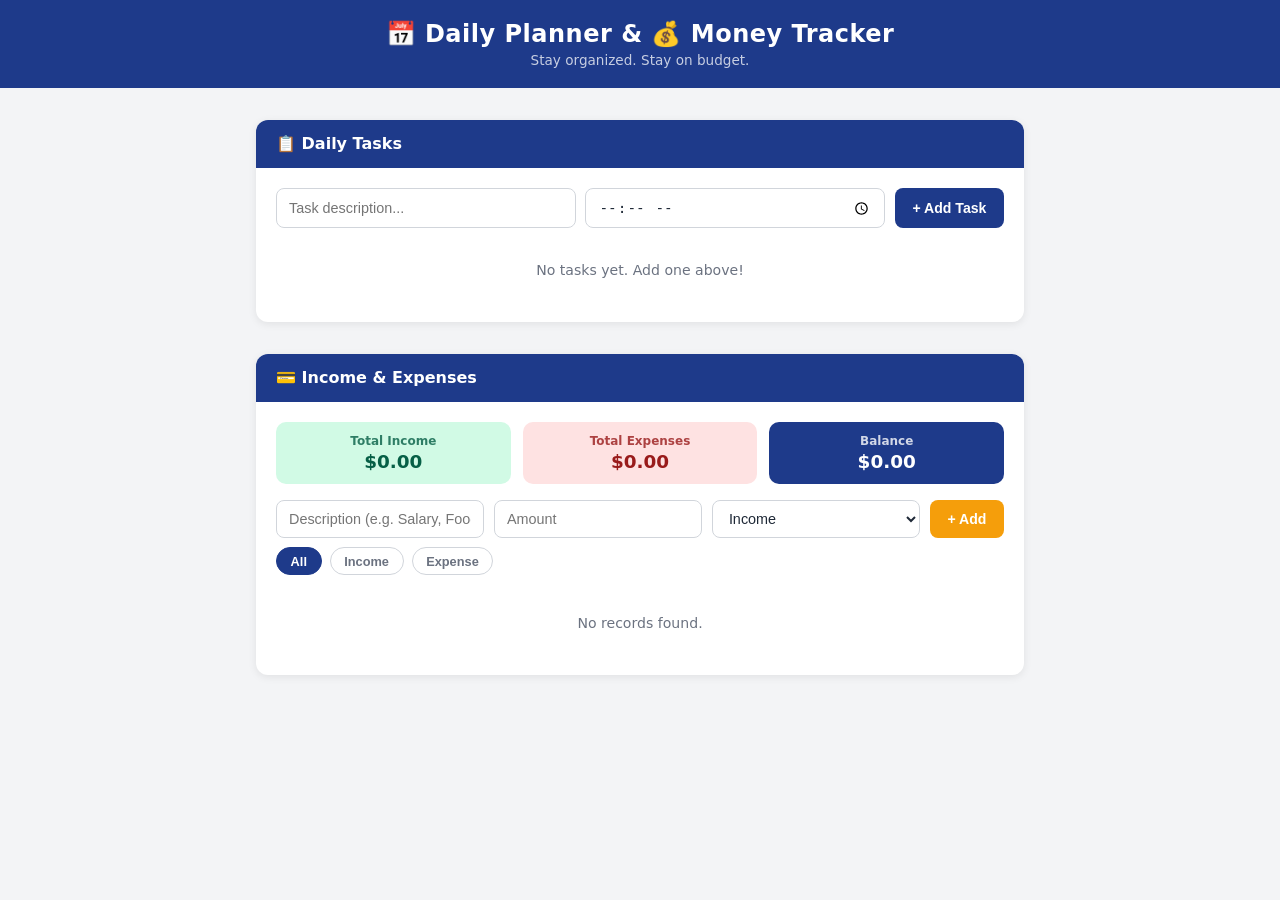
==== index.html @ d4b67534 "change file name" ====
<!DOCTYPE html>
<html lang="en">
<head>
  <meta charset="UTF-8" />
  <meta name="viewport" content="width=device-width, initial-scale=1.0"/>
  <title>Daily Planner & Money Tracker</title>
  <style>
    *, *::before, *::after { box-sizing: border-box; margin: 0; padding: 0; }

    :root {
      --primary: #1E3A8A;
      --secondary: #F3F4F6;
      --accent: #F59E0B;
      --danger: #EF4444;
      --success: #10B981;
      --text: #1F2937;
      --muted: #6B7280;
      --white: #ffffff;
      --card: #ffffff;
      --shadow: 0 2px 8px rgba(0,0,0,0.08);
    }

    body {
      font-family: 'Segoe UI', system-ui, sans-serif;
      background: var(--secondary);
      color: var(--text);
      min-height: 100vh;
    }

    header {
      background: var(--primary);
      color: var(--white);
      padding: 1.25rem 1.5rem;
      text-align: center;
    }

    header h1 { font-size: 1.5rem; font-weight: 700; letter-spacing: 0.5px; }
    header p { font-size: 0.85rem; opacity: 0.75; margin-top: 0.25rem; }

    main {
      max-width: 800px;
      margin: 2rem auto;
      padding: 0 1rem;
      display: flex;
      flex-direction: column;
      gap: 2rem;
    }

    section {
      background: var(--card);
      border-radius: 12px;
      box-shadow: var(--shadow);
      overflow: hidden;
    }

    .section-header {
      background: var(--primary);
      color: var(--white);
      padding: 0.9rem 1.25rem;
      font-size: 1rem;
      font-weight: 600;
      display: flex;
      align-items: center;
      gap: 0.5rem;
    }

    .section-body { padding: 1.25rem; }

    /* Form */
    .form-row {
      display: flex;
      flex-wrap: wrap;
      gap: 0.6rem;
      margin-bottom: 1rem;
    }

    .form-row input,
    .form-row select {
      flex: 1 1 140px;
      padding: 0.55rem 0.75rem;
      border: 1.5px solid #D1D5DB;
      border-radius: 8px;
      font-size: 0.9rem;
      outline: none;
      transition: border-color 0.2s;
      background: var(--white);
      color: var(--text);
    }

    .form-row input:focus,
    .form-row select:focus { border-color: var(--primary); }

    .btn {
      padding: 0.55rem 1.1rem;
      border: none;
      border-radius: 8px;
      font-size: 0.88rem;
      font-weight: 600;
      cursor: pointer;
      transition: background 0.2s, transform 0.1s;
    }

    .btn:active { transform: scale(0.97); }

    .btn-primary {
      background: var(--primary);
      color: var(--white);
    }

    .btn-primary:hover { background: #1e40af; }

    .btn-accent {
      background: var(--accent);
      color: var(--white);
    }

    .btn-accent:hover { background: #d97706; }

    .btn-sm {
      padding: 0.3rem 0.65rem;
      font-size: 0.78rem;
      border-radius: 6px;
    }

    .btn-edit { background: var(--accent); color: var(--white); }
    .btn-edit:hover { background: #d97706; }
    .btn-delete { background: var(--danger); color: var(--white); }
    .btn-delete:hover { background: #dc2626; }

    /* List items */
    .list { display: flex; flex-direction: column; gap: 0.6rem; }

    .list-item {
      display: flex;
      align-items: center;
      justify-content: space-between;
      background: var(--secondary);
      border-radius: 8px;
      padding: 0.7rem 1rem;
      gap: 0.75rem;
      flex-wrap: wrap;
    }

    .item-info { flex: 1; min-width: 0; }
    .item-desc { font-weight: 600; font-size: 0.92rem; word-break: break-word; }
    .item-meta { font-size: 0.78rem; color: var(--muted); margin-top: 0.15rem; }

    .item-actions { display: flex; gap: 0.4rem; flex-shrink: 0; }

    /* Money badges */
    .badge {
      font-size: 0.78rem;
      font-weight: 700;
      padding: 0.2rem 0.55rem;
      border-radius: 20px;
      white-space: nowrap;
    }

    .badge-income { background: #D1FAE5; color: #065F46; }
    .badge-expense { background: #FEE2E2; color: #991B1B; }

    /* Balance bar */
    .balance-bar {
      display: flex;
      gap: 0.75rem;
      flex-wrap: wrap;
      margin-bottom: 1rem;
    }

    .balance-card {
      flex: 1 1 120px;
      border-radius: 10px;
      padding: 0.75rem 1rem;
      text-align: center;
    }

    .balance-card .label { font-size: 0.75rem; font-weight: 600; opacity: 0.8; }
    .balance-card .amount { font-size: 1.15rem; font-weight: 700; margin-top: 0.2rem; }

    .bc-income { background: #D1FAE5; color: #065F46; }
    .bc-expense { background: #FEE2E2; color: #991B1B; }
    .bc-balance { background: var(--primary); color: var(--white); }

    /* Filter */
    .filter-row {
      display: flex;
      gap: 0.5rem;
      flex-wrap: wrap;
      margin-bottom: 1rem;
    }

    .filter-btn {
      padding: 0.35rem 0.85rem;
      border-radius: 20px;
      border: 1.5px solid #D1D5DB;
      background: var(--white);
      font-size: 0.8rem;
      font-weight: 600;
      cursor: pointer;
      transition: all 0.2s;
      color: var(--muted);
    }

    .filter-btn.active {
      background: var(--primary);
      border-color: var(--primary);
      color: var(--white);
    }

    /* Empty state */
    .empty {
      text-align: center;
      color: var(--muted);
      font-size: 0.88rem;
      padding: 1.5rem 0;
    }

    /* Modal */
    .modal-overlay {
      display: none;
      position: fixed;
      inset: 0;
      background: rgba(0,0,0,0.45);
      z-index: 100;
      align-items: center;
      justify-content: center;
    }

    .modal-overlay.open { display: flex; }

    .modal {
      background: var(--white);
      border-radius: 14px;
      padding: 1.5rem;
      width: 90%;
      max-width: 420px;
      box-shadow: 0 8px 32px rgba(0,0,0,0.18);
    }

    .modal h3 { font-size: 1rem; font-weight: 700; margin-bottom: 1rem; color: var(--primary); }

    .modal .form-row { margin-bottom: 0.75rem; }

    .modal-actions { display: flex; gap: 0.6rem; justify-content: flex-end; margin-top: 1rem; }

    /* Validation */
    .error-msg {
      font-size: 0.78rem;
      color: var(--danger);
      margin-top: -0.4rem;
      margin-bottom: 0.4rem;
    }

    @media (max-width: 500px) {
      header h1 { font-size: 1.2rem; }
      .balance-card .amount { font-size: 1rem; }
    }
  </style>
</head>
<body>

<header>
  <h1>📅 Daily Planner & 💰 Money Tracker</h1>
  <p>Stay organized. Stay on budget.</p>
</header>

<main>
  <!-- TASK SECTION -->
  <section id="task-section">
    <div class="section-header">📋 Daily Tasks</div>
    <div class="section-body">
      <div class="form-row">
        <input type="text" id="task-desc" placeholder="Task description..." />
        <input type="time" id="task-time" />
        <button class="btn btn-primary" onclick="addTask()">+ Add Task</button>
      </div>
      <p class="error-msg" id="task-error"></p>
      <div class="list" id="task-list"></div>
    </div>
  </section>

  <!-- MONEY SECTION -->
  <section id="money-section">
    <div class="section-header">💳 Income & Expenses</div>
    <div class="section-body">
      <div class="balance-bar">
        <div class="balance-card bc-income">
          <div class="label">Total Income</div>
          <div class="amount" id="total-income">C:\Users\ZITDA14\Desktop\New folder\tabler--currency-naira.svg0.00</div>
        </div>
        <div class="balance-card bc-expense">
          <div class="label">Total Expenses</div>
          <div class="amount" id="total-expense">$0.00</div>
        </div>
        <div class="balance-card bc-balance">
          <div class="label">Balance</div>
          <div class="amount" id="total-balance">$0.00</div>
        </div>
      </div>

      <div class="form-row">
        <input type="text" id="money-desc" placeholder="Description (e.g. Salary, Food)..." />
        <input type="number" id="money-amount" placeholder="Amount" min="0" step="0.01" />
        <select id="money-type">
          <option value="income">Income</option>
          <option value="expense">Expense</option>
        </select>
        <button class="btn btn-accent" onclick="addMoney()">+ Add</button>
      </div>
      <p class="error-msg" id="money-error"></p>

      <div class="filter-row">
        <button class="filter-btn active" data-filter="all" onclick="setFilter('all', this)">All</button>
        <button class="filter-btn" data-filter="income" onclick="setFilter('income', this)">Income</button>
        <button class="filter-btn" data-filter="expense" onclick="setFilter('expense', this)">Expense</button>
      </div>

      <div class="list" id="money-list"></div>
    </div>
  </section>
</main>

<!-- Edit Task Modal -->
<div class="modal-overlay" id="task-modal">
  <div class="modal">
    <h3>✏️ Edit Task</h3>
    <div class="form-row">
      <input type="text" id="edit-task-desc" placeholder="Task description..." />
    </div>
    <div class="form-row">
      <input type="time" id="edit-task-time" />
    </div>
    <p class="error-msg" id="edit-task-error"></p>
    <div class="modal-actions">
      <button class="btn btn-delete" onclick="closeModal('task-modal')">Cancel</button>
      <button class="btn btn-primary" onclick="saveEditTask()">Save</button>
    </div>
  </div>
</div>

<!-- Edit Money Modal -->
<div class="modal-overlay" id="money-modal">
  <div class="modal">
    <h3>✏️ Edit Record</h3>
    <div class="form-row">
      <input type="text" id="edit-money-desc" placeholder="Description..." />
    </div>
    <div class="form-row">
      <input type="number" id="edit-money-amount" placeholder="Amount" min="0" step="0.01" />
      <select id="edit-money-type">
        <option value="income">Income</option>
        <option value="expense">Expense</option>
      </select>
    </div>
    <p class="error-msg" id="edit-money-error"></p>
    <div class="modal-actions">
      <button class="btn btn-delete" onclick="closeModal('money-modal')">Cancel</button>
      <button class="btn btn-accent" onclick="saveEditMoney()">Save</button>
    </div>
  </div>
</div>

<script>
  // ── State ──────────────────────────────────────────────
  let tasks = JSON.parse(localStorage.getItem('dp_tasks') || '[]');
  let moneyRecords = JSON.parse(localStorage.getItem('dp_money') || '[]');
  let moneyFilter = 'all';
  let editTaskId = null;
  let editMoneyId = null;

  // ── Helpers ────────────────────────────────────────────
  function uid() { return Date.now().toString(36) + Math.random().toString(36).slice(2); }

  function save() {
    localStorage.setItem('dp_tasks', JSON.stringify(tasks));
    localStorage.setItem('dp_money', JSON.stringify(moneyRecords));
  }

  function fmt(n) {
    return '$' + parseFloat(n).toFixed(2).replace(/\B(?=(\d{3})+(?!\d))/g, ',');
  }

  function fmtTime(t) {
    if (!t) return '';
    const [h, m] = t.split(':');
    const hr = parseInt(h);
    const ampm = hr >= 12 ? 'PM' : 'AM';
    return `${hr % 12 || 12}:${m} ${ampm}`;
  }

  // ── Tasks ──────────────────────────────────────────────
  function addTask() {
    const desc = document.getElementById('task-desc').value.trim();
    const time = document.getElementById('task-time').value;
    const err = document.getElementById('task-error');

    if (!desc) { err.textContent = 'Please enter a task description.'; return; }
    err.textContent = '';

    tasks.push({ id: uid(), desc, time });
    save();
    renderTasks();
    document.getElementById('task-desc').value = '';
    document.getElementById('task-time').value = '';
  }

  function deleteTask(id) {
    tasks = tasks.filter(t => t.id !== id);
    save();
    renderTasks();
  }

  function openEditTask(id) {
    const task = tasks.find(t => t.id === id);
    if (!task) return;
    editTaskId = id;
    document.getElementById('edit-task-desc').value = task.desc;
    document.getElementById('edit-task-time').value = task.time || '';
    document.getElementById('edit-task-error').textContent = '';
    document.getElementById('task-modal').classList.add('open');
  }

  function saveEditTask() {
    const desc = document.getElementById('edit-task-desc').value.trim();
    const time = document.getElementById('edit-task-time').value;
    const err = document.getElementById('edit-task-error');

    if (!desc) { err.textContent = 'Description cannot be empty.'; return; }
    err.textContent = '';

    tasks = tasks.map(t => t.id === editTaskId ? { ...t, desc, time } : t);
    save();
    renderTasks();
    closeModal('task-modal');
  }

  function renderTasks() {
    const list = document.getElementById('task-list');
    if (!tasks.length) {
      list.innerHTML = '<p class="empty">No tasks yet. Add one above!</p>';
      return;
    }
    list.innerHTML = tasks.map(t => `
      <div class="list-item">
        <div class="item-info">
          <div class="item-desc">${escHtml(t.desc)}</div>
          ${t.time ? `<div class="item-meta">⏰ ${fmtTime(t.time)}</div>` : ''}
        </div>
        <div class="item-actions">
          <button class="btn btn-sm btn-edit" onclick="openEditTask('${t.id}')">Edit</button>
          <button class="btn btn-sm btn-delete" onclick="deleteTask('${t.id}')">Delete</button>
        </div>
      </div>
    `).join('');
  }

  // ── Money ──────────────────────────────────────────────
  function addMoney() {
    const desc = document.getElementById('money-desc').value.trim();
    const amount = parseFloat(document.getElementById('money-amount').value);
    const type = document.getElementById('money-type').value;
    const err = document.getElementById('money-error');

    if (!desc) { err.textContent = 'Please enter a description.'; return; }
    if (isNaN(amount) || amount <= 0) { err.textContent = 'Please enter a valid amount.'; return; }
    err.textContent = '';

    moneyRecords.push({ id: uid(), desc, amount, type });
    save();
    renderMoney();
    document.getElementById('money-desc').value = '';
    document.getElementById('money-amount').value = '';
    document.getElementById('money-type').value = 'income';
  }

  function deleteMoney(id) {
    moneyRecords = moneyRecords.filter(r => r.id !== id);
    save();
    renderMoney();
  }

  function openEditMoney(id) {
    const rec = moneyRecords.find(r => r.id === id);
    if (!rec) return;
    editMoneyId = id;
    document.getElementById('edit-money-desc').value = rec.desc;
    document.getElementById('edit-money-amount').value = rec.amount;
    document.getElementById('edit-money-type').value = rec.type;
    document.getElementById('edit-money-error').textContent = '';
    document.getElementById('money-modal').classList.add('open');
  }

  function saveEditMoney() {
    const desc = document.getElementById('edit-money-desc').value.trim();
    const amount = parseFloat(document.getElementById('edit-money-amount').value);
    const type = document.getElementById('edit-money-type').value;
    const err = document.getElementById('edit-money-error');

    if (!desc) { err.textContent = 'Description cannot be empty.'; return; }
    if (isNaN(amount) || amount <= 0) { err.textContent = 'Please enter a valid amount.'; return; }
    err.textContent = '';

    moneyRecords = moneyRecords.map(r => r.id === editMoneyId ? { ...r, desc, amount, type } : r);
    save();
    renderMoney();
    closeModal('money-modal');
  }

  function setFilter(f, btn) {
    moneyFilter = f;
    document.querySelectorAll('.filter-btn').forEach(b => b.classList.remove('active'));
    btn.classList.add('active');
    renderMoney();
  }

  function renderMoney() {
    const income = moneyRecords.filter(r => r.type === 'income').reduce((s, r) => s + r.amount, 0);
    const expense = moneyRecords.filter(r => r.type === 'expense').reduce((s, r) => s + r.amount, 0);
    const balance = income - expense;

    document.getElementById('total-income').textContent = fmt(income);
    document.getElementById('total-expense').textContent = fmt(expense);
    const balEl = document.getElementById('total-balance');
    balEl.textContent = fmt(balance);
    balEl.style.color = balance < 0 ? '#FCA5A5' : '';

    const filtered = moneyFilter === 'all' ? moneyRecords : moneyRecords.filter(r => r.type === moneyFilter);
    const list = document.getElementById('money-list');

    if (!filtered.length) {
      list.innerHTML = '<p class="empty">No records found.</p>';
      return;
    }

    list.innerHTML = filtered.map(r => `
      <div class="list-item">
        <div class="item-info">
          <div class="item-desc">${escHtml(r.desc)}</div>
          <div class="item-meta">
            <span class="badge badge-${r.type}">${r.type === 'income' ? '▲ Income' : '▼ Expense'}</span>
          </div>
        </div>
        <div style="font-weight:700;color:${r.type === 'income' ? '#065F46' : '#991B1B'};white-space:nowrap;">
          ${r.type === 'income' ? '+' : '-'}${fmt(r.amount)}
        </div>
        <div class="item-actions">
          <button class="btn btn-sm btn-edit" onclick="openEditMoney('${r.id}')">Edit</button>
          <button class="btn btn-sm btn-delete" onclick="deleteMoney('${r.id}')">Delete</button>
        </div>
      </div>
    `).join('');
  }

  // ── Modal ──────────────────────────────────────────────
  function closeModal(id) {
    document.getElementById(id).classList.remove('open');
  }

  document.querySelectorAll('.modal-overlay').forEach(overlay => {
    overlay.addEventListener('click', e => {
      if (e.target === overlay) overlay.classList.remove('open');
    });
  });

  // ── XSS guard ─────────────────────────────────────────
  function escHtml(str) {
    return str.replace(/&/g,'&').replace(/</g,'<').replace(/>/g,'>').replace(/"/g,'"');
  }

  // ── Enter key shortcuts ────────────────────────────────
  document.getElementById('task-desc').addEventListener('keydown', e => { if (e.key === 'Enter') addTask(); });
  document.getElementById('money-amount').addEventListener('keydown', e => { if (e.key === 'Enter') addMoney(); });

  // ── Init ───────────────────────────────────────────────
  renderTasks();
  renderMoney();
</script>
</body>
</html>
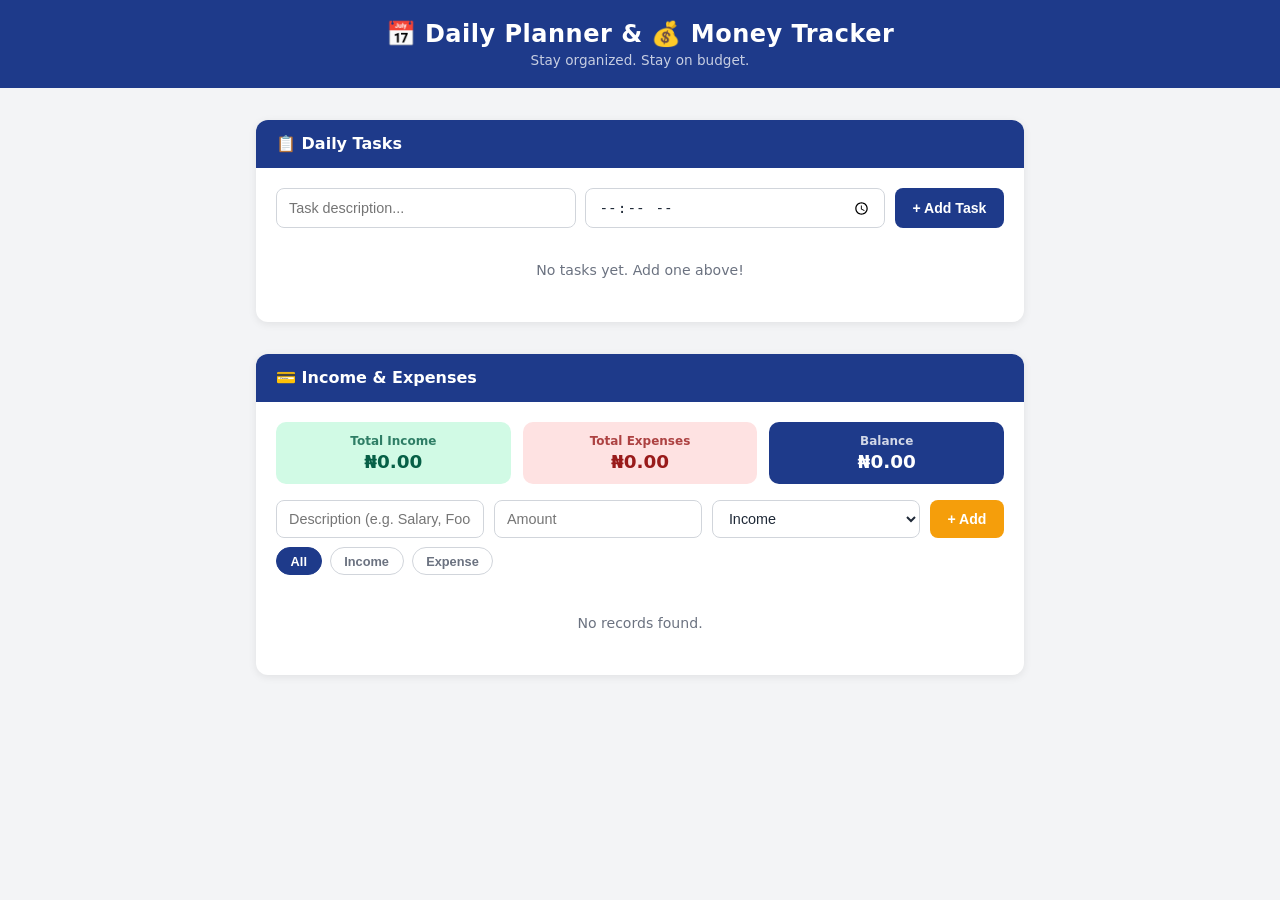
==== commit cad8b23e: "change doller to naira Co-authored-by: Copilot <copilot@github.com>" ====
--- a/index.html
+++ b/index.html
@@ -286,15 +286,15 @@
       <div class="balance-bar">
         <div class="balance-card bc-income">
           <div class="label">Total Income</div>
-          <div class="amount" id="total-income">C:\Users\ZITDA14\Desktop\New folder\tabler--currency-naira.svg0.00</div>
+          <div class="amount" id="total-income">₦0.00</div>
         </div>
         <div class="balance-card bc-expense">
           <div class="label">Total Expenses</div>
-          <div class="amount" id="total-expense">$0.00</div>
+          <div class="amount" id="total-expense">₦0.00</div>
         </div>
         <div class="balance-card bc-balance">
           <div class="label">Balance</div>
-          <div class="amount" id="total-balance">$0.00</div>
+          <div class="amount" id="total-balance">₦0.00</div>
         </div>
       </div>
 
@@ -377,7 +377,7 @@
   }
 
   function fmt(n) {
-    return '$' + parseFloat(n).toFixed(2).replace(/\B(?=(\d{3})+(?!\d))/g, ',');
+    return '₦' + parseFloat(n).toFixed(2).replace(/\B(?=(\d{3})+(?!\d))/g, ',');
   }
 
   function fmtTime(t) {
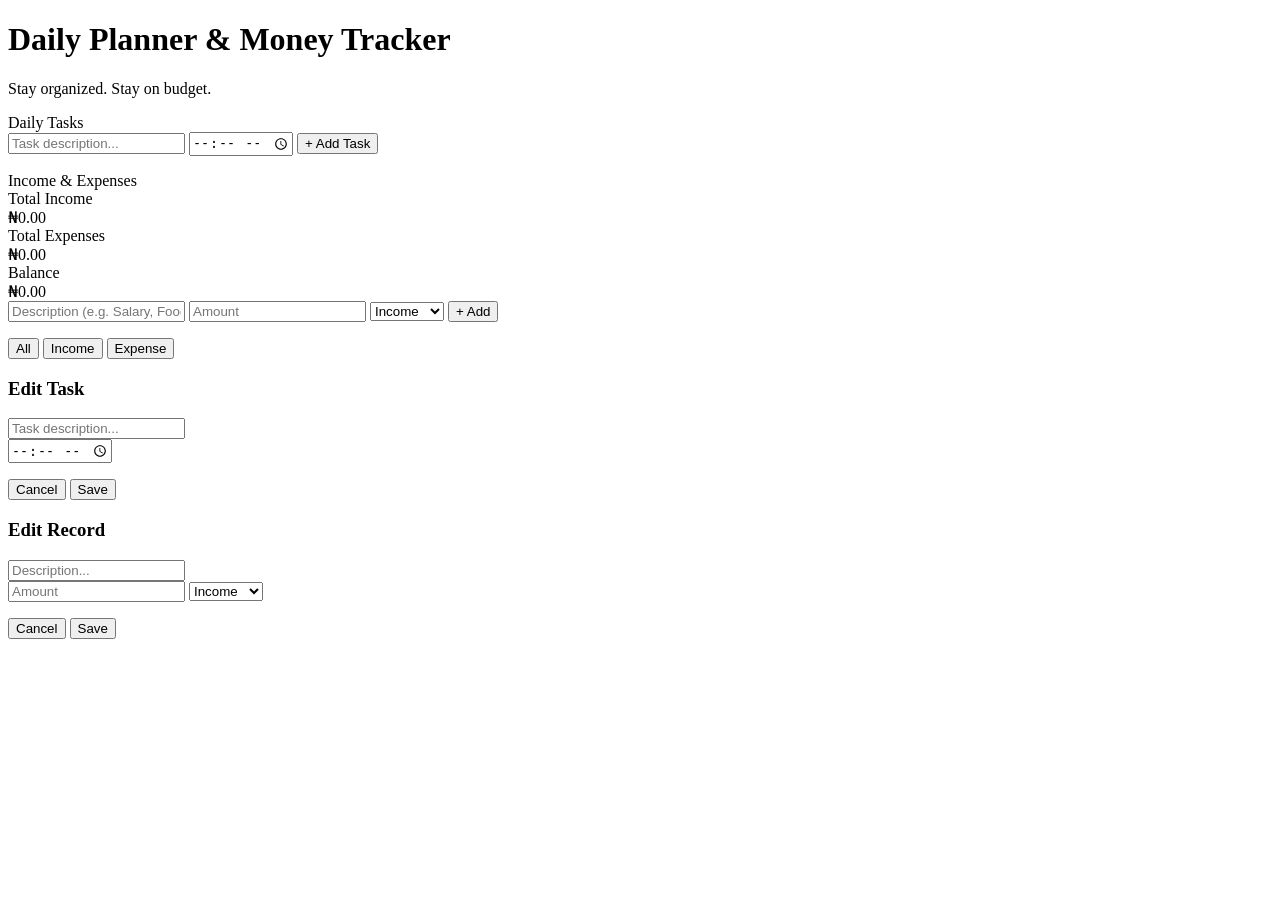
==== commit 3451ac2f: "fix: structures" ====
--- a/index.html
+++ b/index.html
@@ -4,270 +4,19 @@
   <meta charset="UTF-8" />
   <meta name="viewport" content="width=device-width, initial-scale=1.0"/>
   <title>Daily Planner & Money Tracker</title>
-  <style>
-    *, *::before, *::after { box-sizing: border-box; margin: 0; padding: 0; }
-
-    :root {
-      --primary: #1E3A8A;
-      --secondary: #F3F4F6;
-      --accent: #F59E0B;
-      --danger: #EF4444;
-      --success: #10B981;
-      --text: #1F2937;
-      --muted: #6B7280;
-      --white: #ffffff;
-      --card: #ffffff;
-      --shadow: 0 2px 8px rgba(0,0,0,0.08);
-    }
-
-    body {
-      font-family: 'Segoe UI', system-ui, sans-serif;
-      background: var(--secondary);
-      color: var(--text);
-      min-height: 100vh;
-    }
-
-    header {
-      background: var(--primary);
-      color: var(--white);
-      padding: 1.25rem 1.5rem;
-      text-align: center;
-    }
-
-    header h1 { font-size: 1.5rem; font-weight: 700; letter-spacing: 0.5px; }
-    header p { font-size: 0.85rem; opacity: 0.75; margin-top: 0.25rem; }
-
-    main {
-      max-width: 800px;
-      margin: 2rem auto;
-      padding: 0 1rem;
-      display: flex;
-      flex-direction: column;
-      gap: 2rem;
-    }
-
-    section {
-      background: var(--card);
-      border-radius: 12px;
-      box-shadow: var(--shadow);
-      overflow: hidden;
-    }
-
-    .section-header {
-      background: var(--primary);
-      color: var(--white);
-      padding: 0.9rem 1.25rem;
-      font-size: 1rem;
-      font-weight: 600;
-      display: flex;
-      align-items: center;
-      gap: 0.5rem;
-    }
-
-    .section-body { padding: 1.25rem; }
-
-    /* Form */
-    .form-row {
-      display: flex;
-      flex-wrap: wrap;
-      gap: 0.6rem;
-      margin-bottom: 1rem;
-    }
-
-    .form-row input,
-    .form-row select {
-      flex: 1 1 140px;
-      padding: 0.55rem 0.75rem;
-      border: 1.5px solid #D1D5DB;
-      border-radius: 8px;
-      font-size: 0.9rem;
-      outline: none;
-      transition: border-color 0.2s;
-      background: var(--white);
-      color: var(--text);
-    }
-
-    .form-row input:focus,
-    .form-row select:focus { border-color: var(--primary); }
-
-    .btn {
-      padding: 0.55rem 1.1rem;
-      border: none;
-      border-radius: 8px;
-      font-size: 0.88rem;
-      font-weight: 600;
-      cursor: pointer;
-      transition: background 0.2s, transform 0.1s;
-    }
-
-    .btn:active { transform: scale(0.97); }
-
-    .btn-primary {
-      background: var(--primary);
-      color: var(--white);
-    }
-
-    .btn-primary:hover { background: #1e40af; }
-
-    .btn-accent {
-      background: var(--accent);
-      color: var(--white);
-    }
-
-    .btn-accent:hover { background: #d97706; }
-
-    .btn-sm {
-      padding: 0.3rem 0.65rem;
-      font-size: 0.78rem;
-      border-radius: 6px;
-    }
-
-    .btn-edit { background: var(--accent); color: var(--white); }
-    .btn-edit:hover { background: #d97706; }
-    .btn-delete { background: var(--danger); color: var(--white); }
-    .btn-delete:hover { background: #dc2626; }
-
-    /* List items */
-    .list { display: flex; flex-direction: column; gap: 0.6rem; }
-
-    .list-item {
-      display: flex;
-      align-items: center;
-      justify-content: space-between;
-      background: var(--secondary);
-      border-radius: 8px;
-      padding: 0.7rem 1rem;
-      gap: 0.75rem;
-      flex-wrap: wrap;
-    }
-
-    .item-info { flex: 1; min-width: 0; }
-    .item-desc { font-weight: 600; font-size: 0.92rem; word-break: break-word; }
-    .item-meta { font-size: 0.78rem; color: var(--muted); margin-top: 0.15rem; }
-
-    .item-actions { display: flex; gap: 0.4rem; flex-shrink: 0; }
-
-    /* Money badges */
-    .badge {
-      font-size: 0.78rem;
-      font-weight: 700;
-      padding: 0.2rem 0.55rem;
-      border-radius: 20px;
-      white-space: nowrap;
-    }
-
-    .badge-income { background: #D1FAE5; color: #065F46; }
-    .badge-expense { background: #FEE2E2; color: #991B1B; }
-
-    /* Balance bar */
-    .balance-bar {
-      display: flex;
-      gap: 0.75rem;
-      flex-wrap: wrap;
-      margin-bottom: 1rem;
-    }
-
-    .balance-card {
-      flex: 1 1 120px;
-      border-radius: 10px;
-      padding: 0.75rem 1rem;
-      text-align: center;
-    }
-
-    .balance-card .label { font-size: 0.75rem; font-weight: 600; opacity: 0.8; }
-    .balance-card .amount { font-size: 1.15rem; font-weight: 700; margin-top: 0.2rem; }
-
-    .bc-income { background: #D1FAE5; color: #065F46; }
-    .bc-expense { background: #FEE2E2; color: #991B1B; }
-    .bc-balance { background: var(--primary); color: var(--white); }
-
-    /* Filter */
-    .filter-row {
-      display: flex;
-      gap: 0.5rem;
-      flex-wrap: wrap;
-      margin-bottom: 1rem;
-    }
-
-    .filter-btn {
-      padding: 0.35rem 0.85rem;
-      border-radius: 20px;
-      border: 1.5px solid #D1D5DB;
-      background: var(--white);
-      font-size: 0.8rem;
-      font-weight: 600;
-      cursor: pointer;
-      transition: all 0.2s;
-      color: var(--muted);
-    }
-
-    .filter-btn.active {
-      background: var(--primary);
-      border-color: var(--primary);
-      color: var(--white);
-    }
-
-    /* Empty state */
-    .empty {
-      text-align: center;
-      color: var(--muted);
-      font-size: 0.88rem;
-      padding: 1.5rem 0;
-    }
-
-    /* Modal */
-    .modal-overlay {
-      display: none;
-      position: fixed;
-      inset: 0;
-      background: rgba(0,0,0,0.45);
-      z-index: 100;
-      align-items: center;
-      justify-content: center;
-    }
-
-    .modal-overlay.open { display: flex; }
-
-    .modal {
-      background: var(--white);
-      border-radius: 14px;
-      padding: 1.5rem;
-      width: 90%;
-      max-width: 420px;
-      box-shadow: 0 8px 32px rgba(0,0,0,0.18);
-    }
-
-    .modal h3 { font-size: 1rem; font-weight: 700; margin-bottom: 1rem; color: var(--primary); }
-
-    .modal .form-row { margin-bottom: 0.75rem; }
-
-    .modal-actions { display: flex; gap: 0.6rem; justify-content: flex-end; margin-top: 1rem; }
-
-    /* Validation */
-    .error-msg {
-      font-size: 0.78rem;
-      color: var(--danger);
-      margin-top: -0.4rem;
-      margin-bottom: 0.4rem;
-    }
-
-    @media (max-width: 500px) {
-      header h1 { font-size: 1.2rem; }
-      .balance-card .amount { font-size: 1rem; }
-    }
-  </style>
+  <link rel="stylesheet" href="style.css" />
 </head>
 <body>
 
 <header>
-  <h1>📅 Daily Planner & 💰 Money Tracker</h1>
+  <h1> Daily Planner &  Money Tracker</h1>
   <p>Stay organized. Stay on budget.</p>
 </header>
 
 <main>
   <!-- TASK SECTION -->
   <section id="task-section">
-    <div class="section-header">📋 Daily Tasks</div>
+    <div class="section-header">Daily Tasks</div>
     <div class="section-body">
       <div class="form-row">
         <input type="text" id="task-desc" placeholder="Task description..." />
@@ -281,7 +30,7 @@
 
   <!-- MONEY SECTION -->
   <section id="money-section">
-    <div class="section-header">💳 Income & Expenses</div>
+    <div class="section-header"> Income & Expenses</div>
     <div class="section-body">
       <div class="balance-bar">
         <div class="balance-card bc-income">
@@ -323,7 +72,7 @@
 <!-- Edit Task Modal -->
 <div class="modal-overlay" id="task-modal">
   <div class="modal">
-    <h3>✏️ Edit Task</h3>
+    <h3>Edit Task</h3>
     <div class="form-row">
       <input type="text" id="edit-task-desc" placeholder="Task description..." />
     </div>
@@ -341,7 +90,7 @@
 <!-- Edit Money Modal -->
 <div class="modal-overlay" id="money-modal">
   <div class="modal">
-    <h3>✏️ Edit Record</h3>
+    <h3> Edit Record</h3>
     <div class="form-row">
       <input type="text" id="edit-money-desc" placeholder="Description..." />
     </div>
@@ -360,220 +109,6 @@
   </div>
 </div>
 
-<script>
-  // ── State ──────────────────────────────────────────────
-  let tasks = JSON.parse(localStorage.getItem('dp_tasks') || '[]');
-  let moneyRecords = JSON.parse(localStorage.getItem('dp_money') || '[]');
-  let moneyFilter = 'all';
-  let editTaskId = null;
-  let editMoneyId = null;
-
-  // ── Helpers ────────────────────────────────────────────
-  function uid() { return Date.now().toString(36) + Math.random().toString(36).slice(2); }
-
-  function save() {
-    localStorage.setItem('dp_tasks', JSON.stringify(tasks));
-    localStorage.setItem('dp_money', JSON.stringify(moneyRecords));
-  }
-
-  function fmt(n) {
-    return '₦' + parseFloat(n).toFixed(2).replace(/\B(?=(\d{3})+(?!\d))/g, ',');
-  }
-
-  function fmtTime(t) {
-    if (!t) return '';
-    const [h, m] = t.split(':');
-    const hr = parseInt(h);
-    const ampm = hr >= 12 ? 'PM' : 'AM';
-    return `${hr % 12 || 12}:${m} ${ampm}`;
-  }
-
-  // ── Tasks ──────────────────────────────────────────────
-  function addTask() {
-    const desc = document.getElementById('task-desc').value.trim();
-    const time = document.getElementById('task-time').value;
-    const err = document.getElementById('task-error');
-
-    if (!desc) { err.textContent = 'Please enter a task description.'; return; }
-    err.textContent = '';
-
-    tasks.push({ id: uid(), desc, time });
-    save();
-    renderTasks();
-    document.getElementById('task-desc').value = '';
-    document.getElementById('task-time').value = '';
-  }
-
-  function deleteTask(id) {
-    tasks = tasks.filter(t => t.id !== id);
-    save();
-    renderTasks();
-  }
-
-  function openEditTask(id) {
-    const task = tasks.find(t => t.id === id);
-    if (!task) return;
-    editTaskId = id;
-    document.getElementById('edit-task-desc').value = task.desc;
-    document.getElementById('edit-task-time').value = task.time || '';
-    document.getElementById('edit-task-error').textContent = '';
-    document.getElementById('task-modal').classList.add('open');
-  }
-
-  function saveEditTask() {
-    const desc = document.getElementById('edit-task-desc').value.trim();
-    const time = document.getElementById('edit-task-time').value;
-    const err = document.getElementById('edit-task-error');
-
-    if (!desc) { err.textContent = 'Description cannot be empty.'; return; }
-    err.textContent = '';
-
-    tasks = tasks.map(t => t.id === editTaskId ? { ...t, desc, time } : t);
-    save();
-    renderTasks();
-    closeModal('task-modal');
-  }
-
-  function renderTasks() {
-    const list = document.getElementById('task-list');
-    if (!tasks.length) {
-      list.innerHTML = '<p class="empty">No tasks yet. Add one above!</p>';
-      return;
-    }
-    list.innerHTML = tasks.map(t => `
-      <div class="list-item">
-        <div class="item-info">
-          <div class="item-desc">${escHtml(t.desc)}</div>
-          ${t.time ? `<div class="item-meta">⏰ ${fmtTime(t.time)}</div>` : ''}
-        </div>
-        <div class="item-actions">
-          <button class="btn btn-sm btn-edit" onclick="openEditTask('${t.id}')">Edit</button>
-          <button class="btn btn-sm btn-delete" onclick="deleteTask('${t.id}')">Delete</button>
-        </div>
-      </div>
-    `).join('');
-  }
-
-  // ── Money ──────────────────────────────────────────────
-  function addMoney() {
-    const desc = document.getElementById('money-desc').value.trim();
-    const amount = parseFloat(document.getElementById('money-amount').value);
-    const type = document.getElementById('money-type').value;
-    const err = document.getElementById('money-error');
-
-    if (!desc) { err.textContent = 'Please enter a description.'; return; }
-    if (isNaN(amount) || amount <= 0) { err.textContent = 'Please enter a valid amount.'; return; }
-    err.textContent = '';
-
-    moneyRecords.push({ id: uid(), desc, amount, type });
-    save();
-    renderMoney();
-    document.getElementById('money-desc').value = '';
-    document.getElementById('money-amount').value = '';
-    document.getElementById('money-type').value = 'income';
-  }
-
-  function deleteMoney(id) {
-    moneyRecords = moneyRecords.filter(r => r.id !== id);
-    save();
-    renderMoney();
-  }
-
-  function openEditMoney(id) {
-    const rec = moneyRecords.find(r => r.id === id);
-    if (!rec) return;
-    editMoneyId = id;
-    document.getElementById('edit-money-desc').value = rec.desc;
-    document.getElementById('edit-money-amount').value = rec.amount;
-    document.getElementById('edit-money-type').value = rec.type;
-    document.getElementById('edit-money-error').textContent = '';
-    document.getElementById('money-modal').classList.add('open');
-  }
-
-  function saveEditMoney() {
-    const desc = document.getElementById('edit-money-desc').value.trim();
-    const amount = parseFloat(document.getElementById('edit-money-amount').value);
-    const type = document.getElementById('edit-money-type').value;
-    const err = document.getElementById('edit-money-error');
-
-    if (!desc) { err.textContent = 'Description cannot be empty.'; return; }
-    if (isNaN(amount) || amount <= 0) { err.textContent = 'Please enter a valid amount.'; return; }
-    err.textContent = '';
-
-    moneyRecords = moneyRecords.map(r => r.id === editMoneyId ? { ...r, desc, amount, type } : r);
-    save();
-    renderMoney();
-    closeModal('money-modal');
-  }
-
-  function setFilter(f, btn) {
-    moneyFilter = f;
-    document.querySelectorAll('.filter-btn').forEach(b => b.classList.remove('active'));
-    btn.classList.add('active');
-    renderMoney();
-  }
-
-  function renderMoney() {
-    const income = moneyRecords.filter(r => r.type === 'income').reduce((s, r) => s + r.amount, 0);
-    const expense = moneyRecords.filter(r => r.type === 'expense').reduce((s, r) => s + r.amount, 0);
-    const balance = income - expense;
-
-    document.getElementById('total-income').textContent = fmt(income);
-    document.getElementById('total-expense').textContent = fmt(expense);
-    const balEl = document.getElementById('total-balance');
-    balEl.textContent = fmt(balance);
-    balEl.style.color = balance < 0 ? '#FCA5A5' : '';
-
-    const filtered = moneyFilter === 'all' ? moneyRecords : moneyRecords.filter(r => r.type === moneyFilter);
-    const list = document.getElementById('money-list');
-
-    if (!filtered.length) {
-      list.innerHTML = '<p class="empty">No records found.</p>';
-      return;
-    }
-
-    list.innerHTML = filtered.map(r => `
-      <div class="list-item">
-        <div class="item-info">
-          <div class="item-desc">${escHtml(r.desc)}</div>
-          <div class="item-meta">
-            <span class="badge badge-${r.type}">${r.type === 'income' ? '▲ Income' : '▼ Expense'}</span>
-          </div>
-        </div>
-        <div style="font-weight:700;color:${r.type === 'income' ? '#065F46' : '#991B1B'};white-space:nowrap;">
-          ${r.type === 'income' ? '+' : '-'}${fmt(r.amount)}
-        </div>
-        <div class="item-actions">
-          <button class="btn btn-sm btn-edit" onclick="openEditMoney('${r.id}')">Edit</button>
-          <button class="btn btn-sm btn-delete" onclick="deleteMoney('${r.id}')">Delete</button>
-        </div>
-      </div>
-    `).join('');
-  }
-
-  // ── Modal ──────────────────────────────────────────────
-  function closeModal(id) {
-    document.getElementById(id).classList.remove('open');
-  }
-
-  document.querySelectorAll('.modal-overlay').forEach(overlay => {
-    overlay.addEventListener('click', e => {
-      if (e.target === overlay) overlay.classList.remove('open');
-    });
-  });
-
-  // ── XSS guard ─────────────────────────────────────────
-  function escHtml(str) {
-    return str.replace(/&/g,'&').replace(/</g,'<').replace(/>/g,'>').replace(/"/g,'"');
-  }
-
-  // ── Enter key shortcuts ────────────────────────────────
-  document.getElementById('task-desc').addEventListener('keydown', e => { if (e.key === 'Enter') addTask(); });
-  document.getElementById('money-amount').addEventListener('keydown', e => { if (e.key === 'Enter') addMoney(); });
-
-  // ── Init ───────────────────────────────────────────────
-  renderTasks();
-  renderMoney();
-</script>
+<script src="script.js"></script>
 </body>
 </html>
